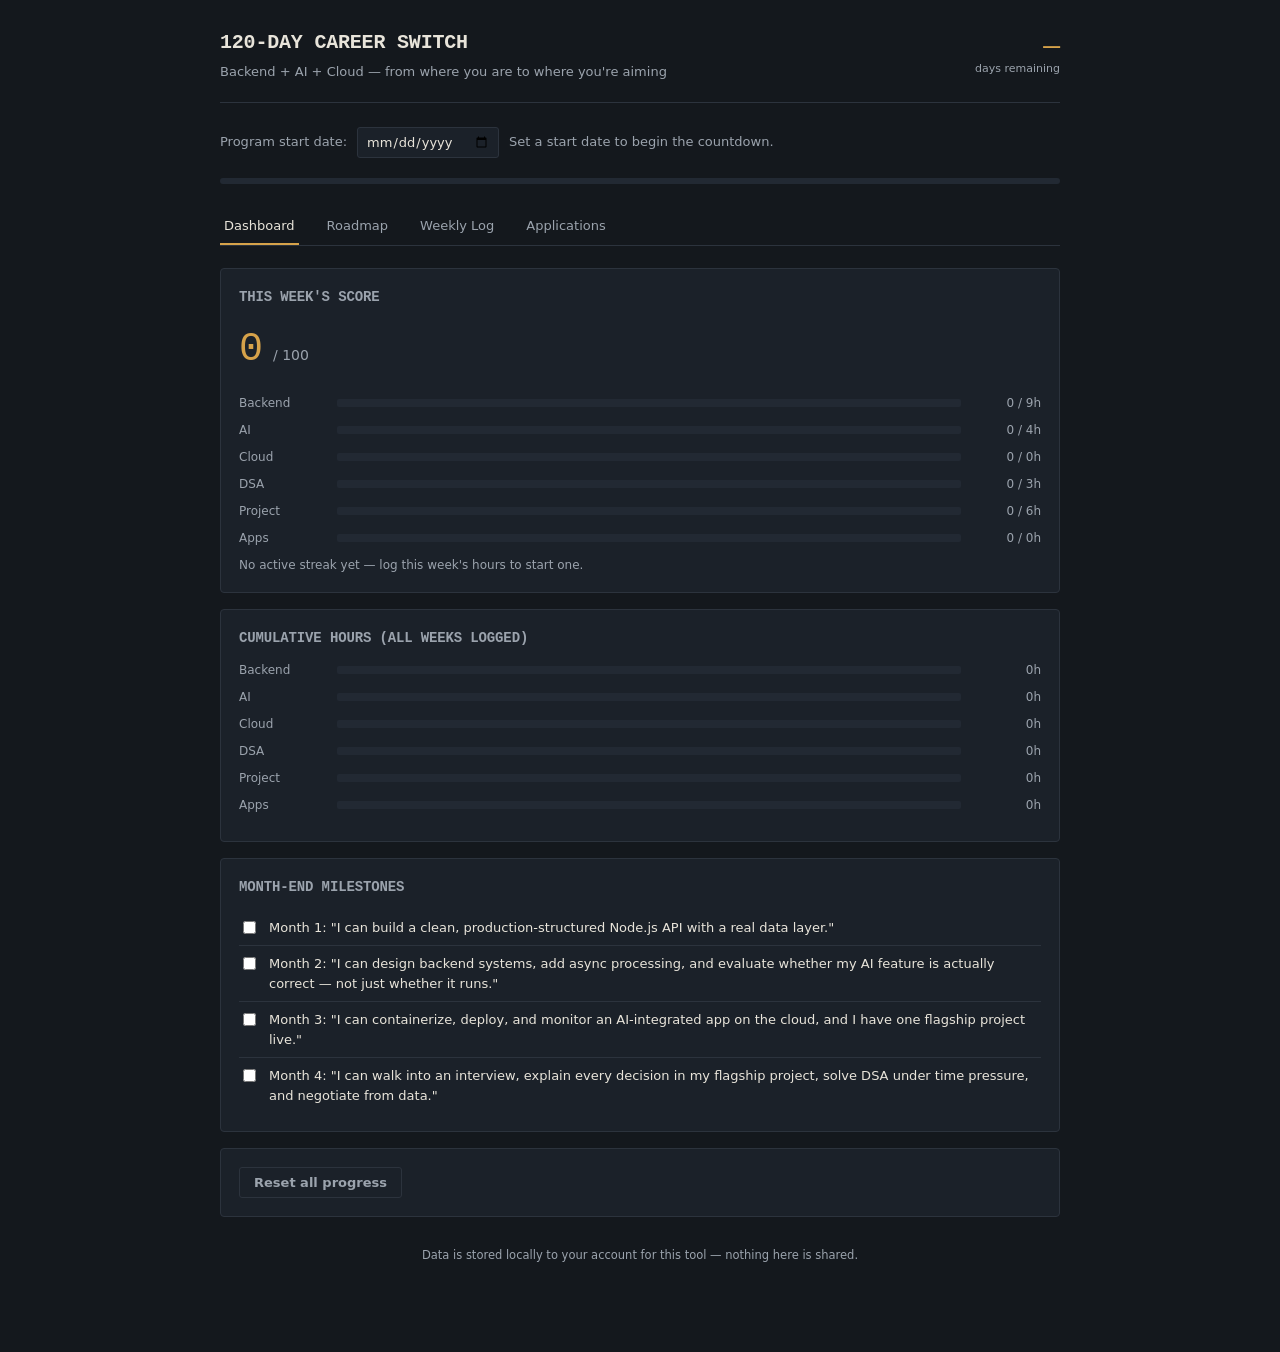
==== index.html @ 79e9c78f "split into dif pages" ====
<!DOCTYPE html>
<html lang="en">
<head>
<meta charset="utf-8">
<meta name="viewport" content="width=device-width, initial-scale=1">
<title>120-Day Career Switch</title>
<link rel="stylesheet" href="styles.css">
</head>
<body>
<div class="wrap">
  <div class="cmdbar">
    <div class="title">
      <h1>120-DAY CAREER SWITCH</h1>
      <p>Backend + AI + Cloud &mdash; from where you are to where you're aiming</p>
    </div>
    <div class="stat">
      <div class="num" id="days-left">&mdash;</div>
      <div class="label">days remaining</div>
    </div>
  </div>

  <div class="startdate-row">
    Program start date:
    <input type="date" id="start-date-input">
    <span id="week-indicator"></span>
  </div>
  <div class="progress-outer"><div class="progress-inner" id="overall-progress" style="width:0%"></div></div>

  <div class="tabs">
    <button class="tab-btn active" data-tab="dashboard">Dashboard</button>
    <button class="tab-btn" data-tab="roadmap">Roadmap</button>
    <button class="tab-btn" data-tab="log">Weekly Log</button>
    <button class="tab-btn" data-tab="apps">Applications</button>
  </div>

  <div class="tab-panel active" id="tab-dashboard">
    <div class="panel">
      <h3>THIS WEEK'S SCORE</h3>
      <div class="score-big"><span class="num" id="week-score">0</span><span class="of">/ 100</span></div>
      <div id="dash-bars"></div>
      <div class="streak" id="streak-line"></div>
    </div>
    <div class="panel">
      <h3>CUMULATIVE HOURS (ALL WEEKS LOGGED)</h3>
      <div id="cumulative-bars"></div>
    </div>
    <div class="panel">
      <h3>MONTH-END MILESTONES</h3>
      <div id="milestones"></div>
    </div>
    <div class="panel">
      <button class="btn secondary" id="reset-btn">Reset all progress</button>
    </div>
  </div>

  <div class="tab-panel" id="tab-roadmap">
    <div id="roadmap-root"></div>
  </div>

  <div class="tab-panel" id="tab-log">
    <div class="panel">
      <h3>LOG HOURS PER WEEK</h3>
      <div id="log-root"></div>
    </div>
  </div>

  <div class="tab-panel" id="tab-apps">
    <div class="panel">
      <h3>ADD APPLICATION</h3>
      <div class="app-form">
        <input type="text" id="app-company" placeholder="Company">
        <input type="text" id="app-role" placeholder="Role">
        <input type="date" id="app-date">
        <select id="app-status">
          <option>Applied</option>
          <option>Screening</option>
          <option>Interview</option>
          <option>Offer</option>
          <option>Rejected</option>
          <option>Ghosted</option>
        </select>
        <input type="date" id="app-followup" title="Follow-up date">
        <button class="btn" id="add-app-btn">Add</button>
      </div>
    </div>
    <div class="panel">
      <h3>TRACKER</h3>
      <div id="apps-root"></div>
    </div>
  </div>

  <div class="footer-note">Data is stored locally to your account for this tool &mdash; nothing here is shared.</div>
</div>
<div id="save-flag">Saved</div>

<script src="app.js"></script>
</body>
</html>
---- styles.css ----
:root{
    --ink:#14181D;
    --surface:#1B2129;
    --surface-2:#222933;
    --paper:#E8E4DA;
    --paper-dim:#9BA3AD;
    --accent:#D6A24A;
    --accent-dim:#8A6C33;
    --teal:#5B8A8E;
    --rust:#B85C4A;
    --line:#2C333D;
  }
  *{box-sizing:border-box;}
  body{
    margin:0;
    background:var(--ink);
    color:var(--paper);
    font-family:system-ui,-apple-system,"Segoe UI",sans-serif;
    line-height:1.5;
    padding:0 0 60px 0;
  }
  .mono{font-family:ui-monospace,"SF Mono","Cascadia Code","Consolas",monospace;}
  h1,h2,h3{font-family:ui-monospace,"SF Mono","Cascadia Code","Consolas",monospace; font-weight:600; letter-spacing:-0.01em; margin:0;}
  a{color:var(--accent);}

  .wrap{max-width:880px;margin:0 auto;padding:28px 20px;}

  /* header / command bar */
  .cmdbar{
    display:flex; flex-wrap:wrap; gap:18px; align-items:center; justify-content:space-between;
    border-bottom:1px solid var(--line); padding-bottom:20px; margin-bottom:24px;
  }
  .cmdbar .title h1{font-size:20px;}
  .cmdbar .title p{margin:4px 0 0; color:var(--paper-dim); font-size:13px;}
  .stat{text-align:right;}
  .stat .num{font-family:ui-monospace,monospace; font-size:28px; color:var(--accent); line-height:1;}
  .stat .label{font-size:11px; color:var(--paper-dim); text-transform:none;}

  .startdate-row{display:flex; gap:10px; align-items:center; font-size:13px; color:var(--paper-dim); margin-bottom:20px;}
  .startdate-row input{
    background:var(--surface); border:1px solid var(--line); color:var(--paper);
    padding:6px 8px; border-radius:3px; font-family:inherit; font-size:13px;
  }

  /* progress bar */
  .progress-outer{height:6px; background:var(--surface-2); border-radius:3px; overflow:hidden; margin:10px 0 24px;}
  .progress-inner{height:100%; background:var(--accent);}

  /* tabs */
  .tabs{display:flex; gap:2px; margin-bottom:22px; border-bottom:1px solid var(--line);}
  .tab-btn{
    background:none; border:none; color:var(--paper-dim); font-family:inherit; font-size:13px;
    padding:10px 4px; margin-right:22px; cursor:pointer; border-bottom:2px solid transparent;
  }
  .tab-btn.active{color:var(--paper); border-bottom-color:var(--accent);}
  .tab-panel{display:none;}
  .tab-panel.active{display:block;}

  /* generic panel/card */
  .panel{background:var(--surface); border:1px solid var(--line); border-radius:4px; padding:18px; margin-bottom:16px;}
  .panel h3{font-size:14px; color:var(--paper-dim); margin-bottom:12px;}

  /* dashboard bars */
  .bar-row{display:flex; align-items:center; gap:10px; margin-bottom:9px; font-size:12px;}
  .bar-row .cat{width:88px; color:var(--paper-dim); flex-shrink:0;}
  .bar-track{flex:1; height:8px; background:var(--surface-2); border-radius:2px; overflow:hidden;}
  .bar-fill{height:100%; background:var(--teal);}
  .bar-fill.over{background:var(--accent);}
  .bar-val{width:70px; text-align:right; color:var(--paper-dim); flex-shrink:0;}

  .score-big{display:flex; align-items:baseline; gap:10px; margin-bottom:14px;}
  .score-big .num{font-size:40px; color:var(--accent); font-family:ui-monospace,monospace;}
  .score-big .of{color:var(--paper-dim); font-size:14px;}
  .streak{font-size:12px; color:var(--paper-dim); margin-top:8px;}
  .streak b{color:var(--accent);}

  .milestone-row{display:flex; gap:10px; align-items:flex-start; padding:8px 0; border-bottom:1px solid var(--line); font-size:13px;}
  .milestone-row:last-child{border-bottom:none;}
  .milestone-row input{margin-top:3px;}
  .milestone-row.done span{color:var(--paper-dim); text-decoration:line-through;}

  /* roadmap */
  details.month{border:1px solid var(--line); border-radius:4px; margin-bottom:12px; background:var(--surface);}
  details.month>summary{
    list-style:none; cursor:pointer; padding:14px 16px; font-size:14px; display:flex; justify-content:space-between;
  }
  details.month>summary::-webkit-details-marker{display:none;}
  details.month>summary .m-title{font-family:ui-monospace,monospace; color:var(--paper);}
  details.month>summary .m-sub{color:var(--paper-dim); font-size:12px;}
  .month-body{padding:0 16px 16px;}

  .week-card{border-left:2px solid var(--accent-dim); padding:12px 0 12px 14px; margin-bottom:4px;}
  .week-card .wk-head{display:flex; align-items:baseline; gap:10px; margin-bottom:4px;}
  .week-card .wk-num{color:var(--accent); font-family:ui-monospace,monospace; font-size:12px;}
  .week-card .wk-title{font-size:14px; font-weight:600;}
  .week-card .wk-obj{color:var(--paper-dim); font-size:12.5px; margin-bottom:8px;}
  .task-row{display:flex; gap:8px; align-items:flex-start; font-size:12.5px; margin-bottom:5px;}
  .task-row input{margin-top:2px;}
  .task-row.done label{color:var(--paper-dim); text-decoration:line-through;}
  .deliverable{font-size:12px; color:var(--teal); margin-top:6px;}
  .target-hours{font-size:11px; color:var(--paper-dim); margin-top:6px;}

  /* weekly log */
  .log-week{border-bottom:1px solid var(--line); padding:12px 0; display:flex; flex-wrap:wrap; align-items:center; gap:10px;}
  .log-week:last-child{border-bottom:none;}
  .log-week .lw-label{width:130px; flex-shrink:0; font-size:12.5px;}
  .log-week .lw-label b{color:var(--accent); font-family:ui-monospace,monospace; font-size:11px; display:block;}
  .log-inputs{display:flex; flex-wrap:wrap; gap:8px; flex:1;}
  .log-field{display:flex; flex-direction:column; gap:2px;}
  .log-field label{font-size:10px; color:var(--paper-dim);}
  .log-field input{
    width:52px; background:var(--surface-2); border:1px solid var(--line); color:var(--paper);
    padding:5px 6px; border-radius:3px; font-family:inherit; font-size:12px;
  }
  .log-score{width:60px; text-align:right; font-family:ui-monospace,monospace; color:var(--accent); font-size:15px;}

  /* applications */
  .app-form{display:flex; flex-wrap:wrap; gap:8px; margin-bottom:16px;}
  .app-form input, .app-form select{
    background:var(--surface-2); border:1px solid var(--line); color:var(--paper);
    padding:7px 9px; border-radius:3px; font-family:inherit; font-size:13px;
  }
  .app-form input[type=text]{flex:1; min-width:120px;}
  .app-form button, .btn{
    background:var(--accent); color:var(--ink); border:none; padding:7px 14px; border-radius:3px;
    font-family:inherit; font-size:13px; font-weight:600; cursor:pointer;
  }
  .btn.secondary{background:none; border:1px solid var(--line); color:var(--paper-dim);}

  table{width:100%; border-collapse:collapse; font-size:12.5px;}
  th{text-align:left; color:var(--paper-dim); font-weight:500; font-size:11px; padding:6px 8px; border-bottom:1px solid var(--line);}
  td{padding:7px 8px; border-bottom:1px solid var(--line); vertical-align:middle;}
  select.status{
    background:var(--surface-2); border:1px solid var(--line); color:var(--paper); border-radius:3px; font-size:12px; padding:3px 5px;
  }
  .del{background:none; border:none; color:var(--rust); cursor:pointer; font-size:12px;}
  .empty{color:var(--paper-dim); font-size:13px; padding:14px 0;}

  .footer-note{color:var(--paper-dim); font-size:11.5px; text-align:center; margin-top:30px;}
  #save-flag{position:fixed; bottom:16px; right:16px; background:var(--surface); border:1px solid var(--line); color:var(--paper-dim); font-size:11px; padding:6px 10px; border-radius:3px; opacity:0; transition:opacity .3s;}
  #save-flag.show{opacity:1;}
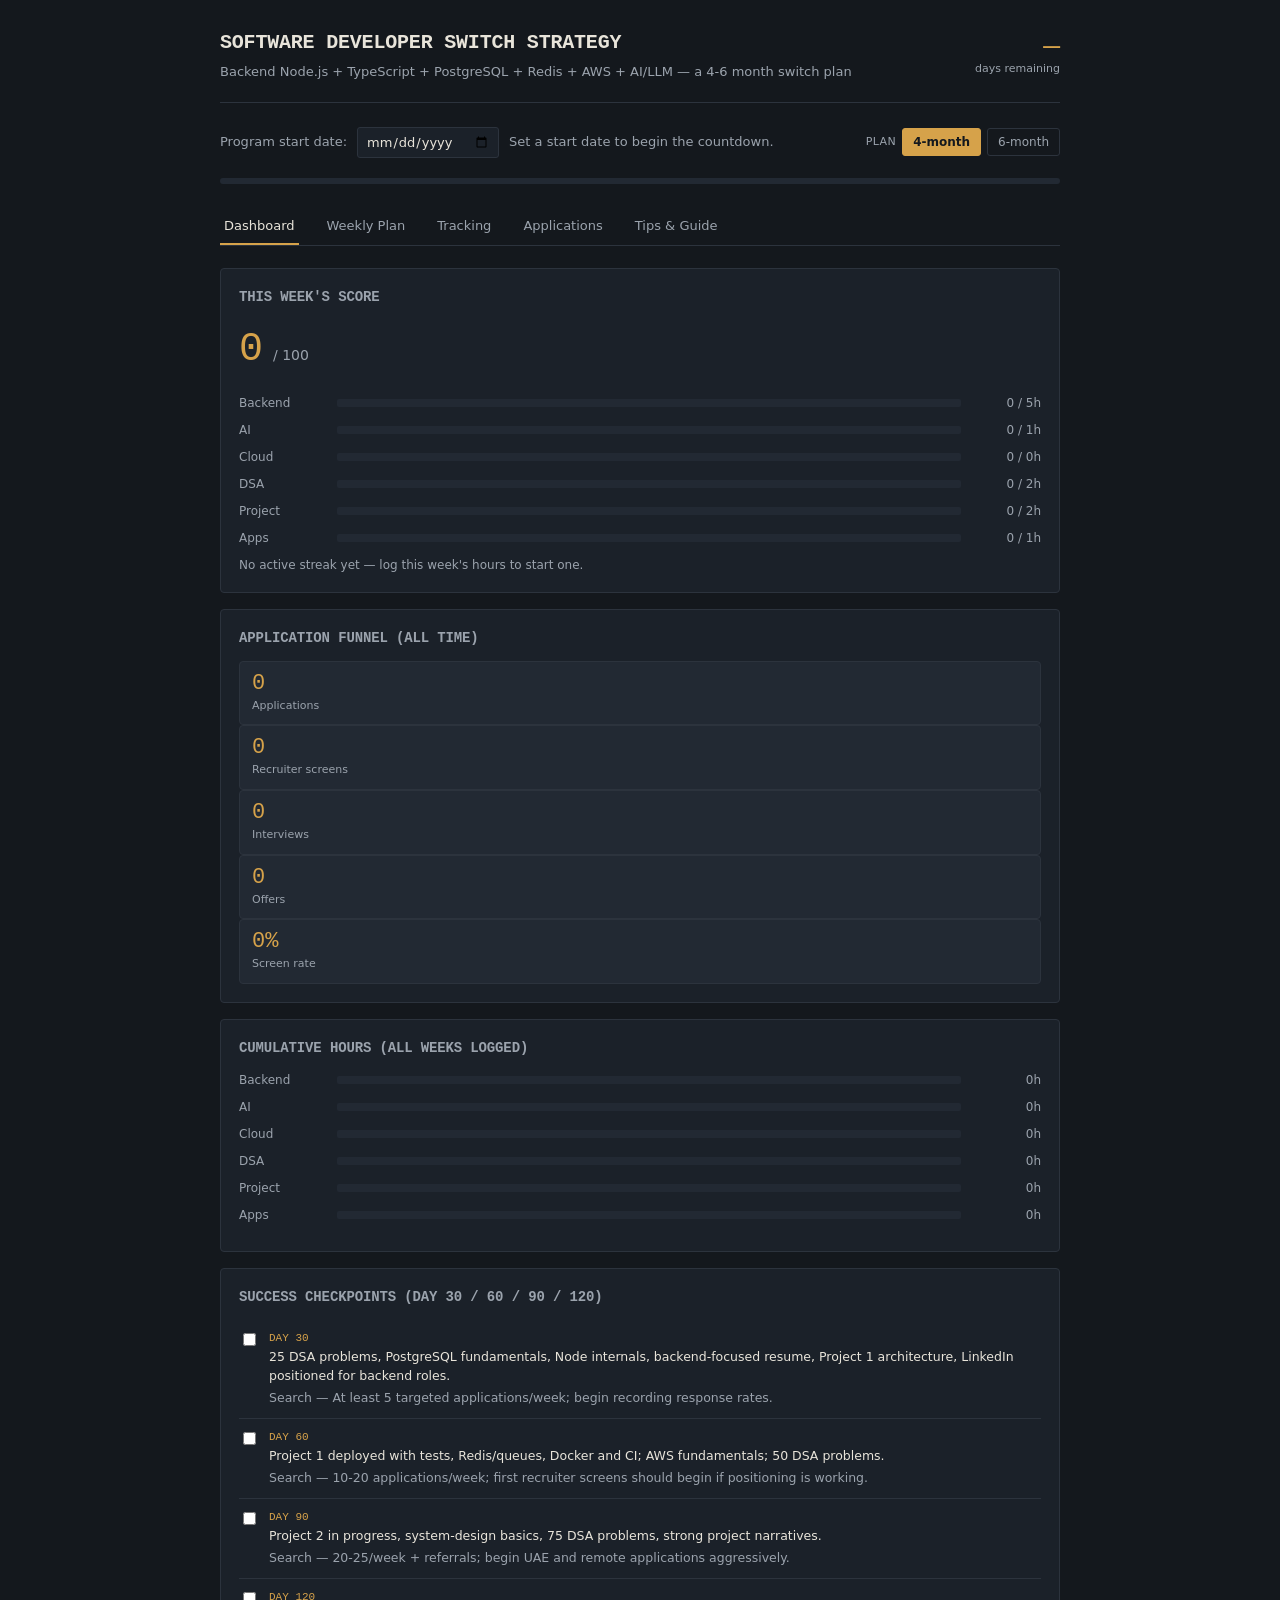
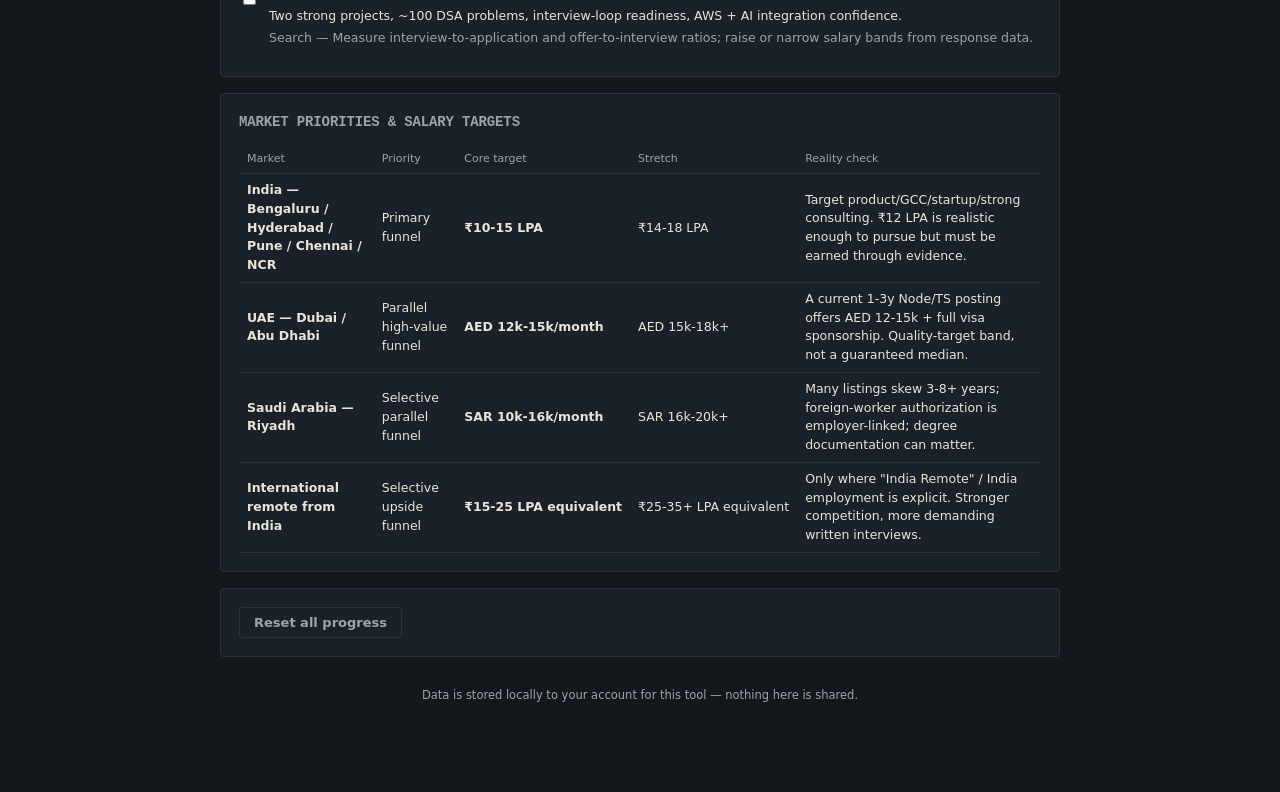
==== commit a7ff6a35: "added application table" ====
--- a/index.html
+++ b/index.html
@@ -3,15 +3,15 @@
 <head>
 <meta charset="utf-8">
 <meta name="viewport" content="width=device-width, initial-scale=1">
-<title>120-Day Career Switch</title>
+<title>Software Developer Switch Strategy</title>
 <link rel="stylesheet" href="styles.css">
 </head>
 <body>
 <div class="wrap">
   <div class="cmdbar">
     <div class="title">
-      <h1>120-DAY CAREER SWITCH</h1>
-      <p>Backend + AI + Cloud &mdash; from where you are to where you're aiming</p>
+      <h1>SOFTWARE DEVELOPER SWITCH STRATEGY</h1>
+      <p>Backend Node.js + TypeScript + PostgreSQL + Redis + AWS + AI/LLM &mdash; a 4-6 month switch plan</p>
     </div>
     <div class="stat">
       <div class="num" id="days-left">&mdash;</div>
@@ -23,14 +23,20 @@
     Program start date:
     <input type="date" id="start-date-input">
     <span id="week-indicator"></span>
+    <div class="plan-toggle">
+      <span class="pt-label">Plan</span>
+      <button class="plan-btn active" data-plan="4">4-month</button>
+      <button class="plan-btn" data-plan="6">6-month</button>
+    </div>
   </div>
   <div class="progress-outer"><div class="progress-inner" id="overall-progress" style="width:0%"></div></div>
 
   <div class="tabs">
     <button class="tab-btn active" data-tab="dashboard">Dashboard</button>
-    <button class="tab-btn" data-tab="roadmap">Roadmap</button>
-    <button class="tab-btn" data-tab="log">Weekly Log</button>
+    <button class="tab-btn" data-tab="plan">Weekly Plan</button>
+    <button class="tab-btn" data-tab="track">Tracking</button>
     <button class="tab-btn" data-tab="apps">Applications</button>
+    <button class="tab-btn" data-tab="guide">Tips &amp; Guide</button>
   </div>
 
   <div class="tab-panel active" id="tab-dashboard">
@@ -41,26 +47,34 @@
       <div class="streak" id="streak-line"></div>
     </div>
     <div class="panel">
+      <h3>APPLICATION FUNNEL (ALL TIME)</h3>
+      <div id="funnel"></div>
+    </div>
+    <div class="panel">
       <h3>CUMULATIVE HOURS (ALL WEEKS LOGGED)</h3>
       <div id="cumulative-bars"></div>
     </div>
     <div class="panel">
-      <h3>MONTH-END MILESTONES</h3>
-      <div id="milestones"></div>
+      <h3>SUCCESS CHECKPOINTS (DAY 30 / 60 / 90 / 120)</h3>
+      <div id="checkpoints"></div>
+    </div>
+    <div class="panel">
+      <h3>MARKET PRIORITIES &amp; SALARY TARGETS</h3>
+      <div id="markets"></div>
     </div>
     <div class="panel">
       <button class="btn secondary" id="reset-btn">Reset all progress</button>
     </div>
   </div>
 
-  <div class="tab-panel" id="tab-roadmap">
-    <div id="roadmap-root"></div>
-  </div>
-
-  <div class="tab-panel" id="tab-log">
-    <div class="panel">
-      <h3>LOG HOURS PER WEEK</h3>
-      <div id="log-root"></div>
+  <div class="tab-panel" id="tab-plan">
+    <div id="plan-root"></div>
+  </div>
+
+  <div class="tab-panel" id="tab-track">
+    <div class="panel">
+      <h3>LOG HOURS PER WEEK + JOB-SEARCH QUOTAS</h3>
+      <div id="track-root"></div>
     </div>
   </div>
 
@@ -69,7 +83,10 @@
       <h3>ADD APPLICATION</h3>
       <div class="app-form">
         <input type="text" id="app-company" placeholder="Company">
-        <input type="text" id="app-role" placeholder="Role">
+        <input type="text" id="app-role" placeholder="Role / Title">
+        <input type="text" id="app-location" placeholder="Location">
+        <input type="text" id="app-source" placeholder="Source (Naukri / LinkedIn / Referral)">
+        <input type="text" id="app-stack" placeholder="Required stack">
         <input type="date" id="app-date">
         <select id="app-status">
           <option>Applied</option>
@@ -79,18 +96,186 @@
           <option>Rejected</option>
           <option>Ghosted</option>
         </select>
+        <input type="text" id="app-resume" placeholder="Resume version">
         <input type="date" id="app-followup" title="Follow-up date">
+        <input type="text" id="app-notes" placeholder="Notes / rejection reason">
         <button class="btn" id="add-app-btn">Add</button>
       </div>
     </div>
     <div class="panel">
       <h3>TRACKER</h3>
+      <div class="filter-bar">
+        <input type="text" id="app-search" placeholder="Search company, role, stack, notes...">
+        <select id="app-filter-status">
+          <option value="">All statuses</option>
+          <option>Applied</option>
+          <option>Screening</option>
+          <option>Interview</option>
+          <option>Offer</option>
+          <option>Rejected</option>
+          <option>Ghosted</option>
+        </select>
+        <select id="app-filter-location">
+          <option value="">All locations</option>
+        </select>
+        <input type="date" id="app-filter-from" title="Applied from" value="">
+        <span class="filter-sep">&rarr;</span>
+        <input type="date" id="app-filter-to" title="Applied to" value="">
+        <button class="btn secondary" id="app-filter-clear">Clear</button>
+      </div>
+      <div id="apps-count" class="apps-count"></div>
       <div id="apps-root"></div>
+    </div>
+  </div>
+
+  <div class="tab-panel" id="tab-guide">
+    <div class="guide panel">
+
+      <div class="callout">
+        <div class="ctitle">THE DECISION</div>
+        Do not learn a new stack and start over. Keep the production experience in JavaScript/TypeScript, turn it into a
+        credible backend-engineering identity, add PostgreSQL / Redis / cloud / testing, and use AI integration as the
+        differentiator. Run India as the main funnel while testing UAE, India-eligible remote, and selective Saudi roles.
+      </div>
+
+      <h4>Target positioning (what to present)</h4>
+      <table class="data-table">
+        <thead><tr><th>Layer</th><th>What to present</th><th>Depth required</th></tr></thead>
+        <tbody>
+          <tr><td><b>Primary identity</b></td><td>Backend Software Engineer &mdash; Node.js / TypeScript</td><td>Production-quality APIs, architecture, async Node, security, performance</td></tr>
+          <tr><td>Database</td><td>PostgreSQL + MongoDB</td><td>SQL, indexes, transactions, query plans, schema design; retain MongoDB competence</td></tr>
+          <tr><td>Caching / jobs</td><td>Redis + BullMQ (or equivalent)</td><td>Caching, rate limiting, queues, retries, idempotency</td></tr>
+          <tr><td>API architecture</td><td>REST first; GraphQL familiarity</td><td>Auth, validation, versioning, pagination, errors, observability</td></tr>
+          <tr><td>Cloud</td><td>AWS core</td><td>ECS/ECR or EC2, RDS, S3, CloudWatch, IAM, SQS; know what each is for</td></tr>
+          <tr><td>Delivery</td><td>Docker + GitHub Actions</td><td>Build/test/deploy pipeline; environment management; secrets</td></tr>
+          <tr><td>Quality</td><td>Jest + integration/e2e tests</td><td>Test API boundaries and critical business workflows</td></tr>
+          <tr><td>AI layer</td><td>OpenAI / Azure OpenAI / Bedrock + RAG basics</td><td>Embeddings, pgvector / vector DB, retrieval, tool calling, evals, cost/latency</td></tr>
+          <tr><td>Frontend</td><td>React / Next.js</td><td>Enough to own end-to-end features; not your headline specialization</td></tr>
+          <tr><td>Interview CS</td><td>DSA + backend/system design</td><td>~100 solid problems; API/data-model/caching/queues/scaling fundamentals</td></tr>
+        </tbody>
+      </table>
+
+      <h4>What to learn deeply</h4>
+      <ul>
+        <li><b>Advanced TypeScript</b> &mdash; generics, narrowing, utility types, error modeling, clean interfaces.</li>
+        <li><b>Node.js internals</b> &mdash; event loop, async patterns, streams, worker threads at a conceptual level, memory/performance troubleshooting.</li>
+        <li><b>PostgreSQL</b> &mdash; joins, indexes, transactions/isolation, normalization, query plans, pagination, locking, practical optimization.</li>
+        <li><b>Redis</b> &mdash; caching, TTL, distributed locks conceptually, rate limiting, queues/job state.</li>
+        <li><b>Backend architecture</b> &mdash; modular monolith first, service boundaries, retries, idempotency, eventual consistency, API security.</li>
+        <li><b>Docker + AWS</b> &mdash; containerize, deploy, logs/metrics, IAM basics, RDS/S3/SQS/ECS/ECR/CloudWatch.</li>
+        <li><b>Testing</b> &mdash; Jest unit/integration tests, API contract thinking, Playwright for one e2e path.</li>
+        <li><b>AI application engineering</b> &mdash; one reliable RAG system and one tool-using workflow; production concerns, not ML math.</li>
+        <li><b>DSA</b> &mdash; arrays/hash maps, strings, two pointers, sliding window, stacks/queues, trees, graph basics, binary search, heaps, recursion/backtracking, intervals, basic DP.</li>
+        <li><b>Communication</b> &mdash; concise project explanations and STAR answers.</li>
+      </ul>
+
+      <h4>What NOT to prioritize yet</h4>
+      <ul>
+        <li>Deep Kubernetes administration and platform engineering.</li>
+        <li>Java/Spring Boot or .NET/C# from zero as a primary stack.</li>
+        <li>Fine-tuning foundation models, advanced ML math, CUDA/GPU engineering.</li>
+        <li>Five AI frameworks at surface level &mdash; one production-quality AI integration is worth more.</li>
+        <li>Dozens of toy CRUD repositories.</li>
+      </ul>
+
+      <h4>Portfolio projects</h4>
+      <div class="proj">
+        <div class="ptitle">Project 1 &mdash; Multi-tenant production SaaS backend</div>
+        <p>A realistic B2B workflow platform: Node/TypeScript, NestJS or clean Express, PostgreSQL/Prisma, Redis, background jobs, S3, WebSockets, Docker, AWS, GitHub Actions. Multi-tenancy, RBAC, audit logs, rate limiting, idempotent webhook processing, file uploads, search/filtering, scheduled jobs, notifications, admin surface. API docs, integration tests, load/performance notes, an ADR.</p>
+        <p class="proof">Resume proof: "Designed and deployed a multi-tenant Node/TypeScript backend with PostgreSQL, Redis, background jobs, RBAC and automated deployment."</p>
+      </div>
+      <div class="proj">
+        <div class="ptitle">Project 2 &mdash; AI operations / knowledge assistant</div>
+        <p>Ingest documents, chunk and embed, store in pgvector, retrieve with filters, stream answers, attach citations, support tool/function calls, maintain tenant isolation, log latency/token usage, evaluate retrieval quality. TypeScript/Node for the service; Python optional, never required.</p>
+        <p class="proof">Resume proof: "Built a production-style RAG service with Node/TypeScript, vector search, retrieval evaluation, streaming responses, access control and cost/latency telemetry."</p>
+      </div>
+      <div class="proj">
+        <div class="ptitle">Project 3 &mdash; Harden your current CarCare project</div>
+        <p>Do not build another simple app. Improve API performance, add PostgreSQL as a reporting/analytical path, Redis caching, background jobs, tests, structured logging, CI/CD, Docker and an architecture document. Never expose proprietary work from your employer.</p>
+      </div>
+
+      <h4>Job-search execution system</h4>
+      <ul class="quotas">
+        <li><b>20-25 high-fit applications/week</b> once Month 2 begins &mdash; prioritize fit over volume.</li>
+        <li><b>5 referral conversations/week</b> &mdash; colleagues, alumni, engineers at target companies, community.</li>
+        <li><b>10 recruiter / hiring-manager messages/week</b> with a two-sentence pitch and one relevant proof project.</li>
+        <li>Track each application: title, company, location, source, required stack, date, resume version, response, interview stage, reason for rejection.</li>
+      </ul>
+      <p class="cap-sub">Primary titles: Backend Software Engineer, Backend Developer, Software Engineer &mdash; Backend, Node.js Backend Engineer, TypeScript Backend Engineer, Software Engineer &mdash; Full Stack (Node/React), Product Engineer. Secondary (only when backend/application-focused): AI Application Engineer, AI Software Engineer, GenAI Application Engineer.</p>
+      <p class="cap-sub">Search strings:</p>
+      <span class="search-str">("Node.js" OR NestJS OR Express) AND TypeScript AND (PostgreSQL OR SQL) AND (AWS OR cloud)</span>
+      <span class="search-str">("Node.js" OR TypeScript) AND (RAG OR LLM OR "AI integration") AND (backend OR API)</span>
+      <span class="search-str">("Software Engineer" OR "Backend Engineer") AND TypeScript AND AWS AND PostgreSQL</span>
+      <p class="cap-sub">Resume rules: lead with measurable production work &mdash; not a technology list. Keep BCA honest but small. Two variants: India product/GCC and Gulf/remote (the Gulf version makes relocation + sponsorship readiness explicit).</p>
+
+      <h4>Salary strategy</h4>
+      <table class="data-table">
+        <thead><tr><th>Market</th><th>Priority</th><th>Core target</th><th>Stretch</th><th>Reality check</th></tr></thead>
+        <tbody>
+          <tr><td>India &mdash; Bengaluru / Hyderabad / Pune / Chennai / NCR</td><td>Primary funnel</td><td>₹10-15 LPA</td><td>₹14-18 LPA</td><td>₹12 LPA is realistic but must be earned through evidence.</td></tr>
+          <tr><td>UAE &mdash; Dubai / Abu Dhabi</td><td>Parallel high-value funnel</td><td>AED 12k-15k/month</td><td>AED 15k-18k+</td><td>Quality-target band, not a guaranteed market median.</td></tr>
+          <tr><td>Saudi Arabia &mdash; Riyadh</td><td>Selective parallel funnel</td><td>SAR 10k-16k/month</td><td>SAR 16k-20k+</td><td>Listings skew 3-8+ years; authorization is employer-linked.</td></tr>
+          <tr><td>International remote from India</td><td>Selective upside funnel</td><td>₹15-25 LPA equivalent</td><td>₹25-35+ LPA equivalent</td><td>Only where "India Remote" / India employment is explicit.</td></tr>
+        </tbody>
+      </table>
+      <div class="callout">
+        <div class="ctitle">NEGOTIATION SCRIPT</div>
+        <p class="mono-b">"My current package is ₹3 LPA. For my next move I am targeting roles where I can contribute as a backend-focused software engineer in Node.js/TypeScript, with production API, database, cloud and AI-integration capability. Based on the scope of the role and current market, I am targeting roughly ₹12-15 LPA, with flexibility depending on responsibilities and the overall package."</p>
+        <p>Never justify a 300-400% hike. Justify through scope, skills, evidence and market level. Never fabricate current compensation, experience or production exposure.</p>
+      </div>
+
+      <h4>Sponsorship &amp; remote legality</h4>
+      <ul>
+        <li><b>UAE:</b> standard employment visa is employer-applied; employers must obtain the work permit. The virtual-work residence route is for working outside the country, not a substitute for in-country sponsorship.</li>
+        <li><b>Saudi:</b> non-Saudis need a work permit and employer employment; permanent/temporary work-visa processes exist via official platforms.</li>
+        <li><b>Remote from India:</b> direct employment through an Indian entity, an Employer of Record, or contractor engagement. Apply where "India Remote" is explicit &mdash; never on a generic "remote" label.</li>
+        <li><b>Education risk (ongoing BCA):</b> a screening risk at some companies, not proof you cannot reach ₹10-15 LPA. Compete on production experience, measurable work, portfolio depth and interview performance while continuing the degree.</li>
+      </ul>
+
+      <h4>What can prevent the target salary</h4>
+      <ul>
+        <li>Resume stays "MERN developer" with no measurable backend ownership.</li>
+        <li>Projects are CRUD clones with no performance / security / testing / cloud / architecture proof.</li>
+        <li>DSA is weak enough to fail coding rounds after recruiter screens.</li>
+        <li>You cannot explain current production work deeply &mdash; trade-offs, bugs, architecture, DB choices, performance fixes.</li>
+        <li>You apply indiscriminately and accumulate ATS rejections instead of testing a targeted thesis.</li>
+        <li>You claim AI/cloud expertise without building and debugging a working system.</li>
+        <li>Communication is unclear, especially project explanations and behavioral answers.</li>
+        <li>The ₹3 LPA anchors your negotiation instead of the role's scope and market band.</li>
+      </ul>
+
+      <h4>Key sources</h4>
+      <ul class="src-list">
+        <li><a href="https://in.linkedin.com/jobs/node-js-software-engineer-jobs-bengaluru">[1]</a> LinkedIn &mdash; Node.js Software Engineer jobs, Bengaluru</li>
+        <li><a href="https://in.linkedin.com/jobs/backend-software-engineer-node-js-jobs-bengaluru-ka?f_AL=true&amp;pageNum=0&amp;position=1">[2]</a> LinkedIn &mdash; Backend Software Engineer Node.js, Bengaluru</li>
+        <li><a href="https://in.linkedin.com/jobs/view/backend-engineer-node-js-typescript-graphql-at-tata-consultancy-services-4460985829">[3]</a> TCS Backend Engineer (Node.js, TypeScript, GraphQL)</li>
+        <li><a href="https://jobs.weekday.works/weekday-ai-full-stack-developer-%28react%2Fangular%20%2B%20node.js%2Ftypescript%29">[4]</a> Weekday &mdash; Full Stack Developer (React/Angular + Node/TS), Bengaluru</li>
+        <li><a href="https://ae.linkedin.com/jobs/view/junior-software-engineer-at-searchability%C2%AE-4366722815">[9]</a> Junior Software Engineer, Dubai &mdash; AED 12k-15k, visa sponsorship</li>
+        <li><a href="https://job-boards.greenhouse.io/learneo/jobs/7583620">[11]</a> Learneo SDE I (Full Stack), India Remote</li>
+        <li><a href="https://www.business-standard.com/industry/news/india-it-services-hiring-demand-september-xpheno-ai-jobs-126090100375_1.html">[13]</a> Business Standard &mdash; IT-services hiring demand at 18-month high, Sept 2026</li>
+        <li><a href="https://www.reuters.com/world/india/wipros-ai-push-frees-capacity-equivalent-20000-workers-cto-says-2026-09-10/">[16]</a> Reuters &mdash; Wipro AI frees capacity equivalent to ~20,000 workers</li>
+        <li><a href="https://www.glassdoor.co.in/Salaries/bengaluru-software-engineer-salary-SRCH_IL.0%2C9_IC2940587_KO10%2C27.htm">[30]</a> Glassdoor &mdash; Software Engineer salaries, Bengaluru 2026</li>
+        <li><a href="https://cutshort.io/salary/nodejs-developer/bangalore">[31]</a> Cutshort &mdash; Node.js Developer Salary, Bangalore, 2 years</li>
+        <li><a href="https://u.ae/en/information-and-services/visa-and-emirates-id/residence-visas/residence-visa-for-working-in-the-uae">[32]</a> Official UAE Government &mdash; Residence visa for working in UAE</li>
+        <li><a href="https://my.gov.sa/en/services/2691970">[34]</a> Official Saudi Government &mdash; Permanent work visa</li>
+      </ul>
     </div>
   </div>
 
   <div class="footer-note">Data is stored locally to your account for this tool &mdash; nothing here is shared.</div>
 </div>
+
+<div class="modal-overlay" id="delete-modal" hidden>
+  <div class="modal">
+    <h3>Remove application?</h3>
+    <p id="modal-app-info"></p>
+    <div class="modal-actions">
+      <button class="btn secondary" id="modal-cancel">Cancel</button>
+      <button class="btn danger" id="modal-confirm">Remove</button>
+    </div>
+  </div>
+</div>
+
 <div id="save-flag">Saved</div>
 
 <script src="app.js"></script>
--- a/styles.css
+++ b/styles.css
@@ -136,6 +136,103 @@
   .del{background:none; border:none; color:var(--rust); cursor:pointer; font-size:12px;}
   .empty{color:var(--paper-dim); font-size:13px; padding:14px 0;}
 
+  /* applications filter bar */
+  .filter-bar{display:flex; flex-wrap:wrap; gap:8px; margin-bottom:10px;}
+  .filter-bar input, .filter-bar select{
+    background:var(--surface-2); border:1px solid var(--line); color:var(--paper);
+    padding:7px 9px; border-radius:3px; font-family:inherit; font-size:13px;
+  }
+  .filter-bar input[type=text]{flex:1; min-width:160px;}
+  .filter-sep{color:var(--paper-dim); font-size:14px; align-self:center;}
+  .apps-count{font-size:11px; color:var(--paper-dim); margin-bottom:8px;}
+
+  /* status row colours */
+  tr.st-applied{background:rgba(91,138,142,.14); box-shadow:inset 3px 0 0 var(--teal);}
+  tr.st-screening{background:rgba(214,162,74,.13); box-shadow:inset 3px 0 0 var(--accent);}
+  tr.st-interview{background:rgba(110,150,222,.14); box-shadow:inset 3px 0 0 #6E96DE;}
+  tr.st-offer{background:rgba(96,177,120,.16); box-shadow:inset 3px 0 0 #60B178;}
+  tr.st-rejected{background:rgba(184,92,74,.15); box-shadow:inset 3px 0 0 var(--rust);}
+  tr.st-ghosted{background:rgba(155,163,173,.10); box-shadow:inset 3px 0 0 var(--paper-dim);}
+
+  /* delete confirmation modal */
+  .modal-overlay{position:fixed; inset:0; background:rgba(5,8,10,.65); display:flex; align-items:center; justify-content:center; z-index:50; padding:16px;}
+  .modal-overlay[hidden]{display:none;}
+  .modal{
+    background:var(--surface); border:1px solid var(--line); border-radius:5px; padding:20px;
+    width:min(420px,90vw); box-shadow:0 12px 40px rgba(0,0,0,.5);
+  }
+  .modal h3{font-size:15px; color:var(--paper); margin-bottom:8px;}
+  .modal p{font-size:13px; color:var(--paper-dim); margin:0 0 16px;}
+  .modal-actions{display:flex; justify-content:flex-end; gap:8px;}
+  .btn.danger{background:var(--rust); color:var(--paper);}
+  .btn.danger:hover{filter:brightness(1.12);}
+
   .footer-note{color:var(--paper-dim); font-size:11.5px; text-align:center; margin-top:30px;}
   #save-flag{position:fixed; bottom:16px; right:16px; background:var(--surface); border:1px solid var(--line); color:var(--paper-dim); font-size:11px; padding:6px 10px; border-radius:3px; opacity:0; transition:opacity .3s;}
   #save-flag.show{opacity:1;}
+
+  /* plan toggle */
+  .plan-toggle{display:flex; align-items:center; gap:6px; margin-left:auto;}
+  .pt-label{font-size:11px; color:var(--paper-dim); text-transform:uppercase; letter-spacing:.04em;}
+  .plan-btn{
+    background:none; border:1px solid var(--line); color:var(--paper-dim); font:inherit; font-size:12px;
+    padding:4px 10px; border-radius:3px; cursor:pointer;
+  }
+  .plan-btn.active{background:var(--accent); color:var(--ink); border-color:var(--accent); font-weight:600;}
+  .startdate-row{flex-wrap:wrap;}
+
+  /* funnel stats */
+  .funnel{display:flex; flex-wrap:wrap; gap:10px;}
+  .fstat{flex:1; min-width:110px; background:var(--surface-2); border:1px solid var(--line); border-radius:4px; padding:10px 12px;}
+  .fstat .n{font-family:ui-monospace,monospace; font-size:22px; color:var(--accent); line-height:1.1;}
+  .fstat .l{font-size:11px; color:var(--paper-dim); margin-top:2px;}
+
+  /* success checkpoints */
+  .checkpoint-row{display:flex; gap:10px; align-items:flex-start; padding:10px 0; border-bottom:1px solid var(--line); font-size:12.5px;}
+  .checkpoint-row:last-child{border-bottom:none;}
+  .checkpoint-row input{margin-top:3px;}
+  .checkpoint-row.done .cp-cap{color:var(--paper-dim); text-decoration:line-through;}
+  .cp-day{font-family:ui-monospace,monospace; color:var(--accent); font-size:11px; margin-bottom:2px;}
+  .cp-cap{display:block;}
+  .cp-srch{display:block; color:var(--paper-dim); margin-top:3px;}
+
+  /* data / guide tables */
+  .data-table{width:100%; border-collapse:collapse; font-size:12px;}
+  .data-table th{text-align:left; color:var(--paper-dim); font-weight:500; font-size:11px; padding:6px 8px; border-bottom:1px solid var(--line);}
+  .data-table td{padding:7px 8px; border-bottom:1px solid var(--line); vertical-align:top;}
+
+  /* weekly log quota line */
+  .log-quota{display:flex; flex-wrap:wrap; gap:8px; width:100%; font-size:11px; color:var(--paper-dim); margin-top:8px; padding-top:8px; border-top:1px dashed var(--line);}
+  .log-quota .lq-title{color:var(--accent); font-family:ui-monospace,monospace; font-size:10px; letter-spacing:.04em; text-transform:uppercase; width:100%;}
+  .log-quota b{color:var(--teal); font-family:ui-monospace,monospace;}
+
+  /* weekly plan quota + subtitle */
+  .quota-line{color:var(--teal);}
+
+  /* applications table helpers */
+  .sub{color:var(--paper-dim); font-size:11px;}
+  .mono-cell{font-family:ui-monospace,monospace; font-size:11px; color:var(--paper-dim); font-style:oblique;}
+  table thead th{white-space:nowrap;}
+
+  /* tips & guide */
+  .guide{padding:22px;}
+  .guide h4{
+    font-size:13px; color:var(--paper); margin:22px 0 10px; padding-bottom:6px;
+    border-bottom:1px solid var(--line); letter-spacing:.02em;
+  }
+  .guide h4:first-child{margin-top:0;}
+  .guide ul{margin:6px 0 10px; padding-left:20px; font-size:13px;}
+  .guide ul li{margin-bottom:5px;}
+  .proj{border-left:2px solid var(--accent-dim); padding:8px 0 8px 12px; margin:10px 0;}
+  .proj .ptitle{font-weight:600; font-size:13px; color:var(--paper);}
+  .proj p{margin:4px 0; font-size:12.5px; color:var(--paper-dim);}
+  .proof{color:var(--teal); font-size:12px; font-style:italic;}
+  .mono-b{font-family:ui-monospace,"SF Mono","Cascadia Code","Consolas",monospace; font-size:12.5px;}
+  .search-str{font-family:ui-monospace,monospace; font-size:12px; color:var(--teal); display:block; margin:3px 0;}
+  .cap-sub{font-size:12.5px; color:var(--paper-dim); margin:8px 0 4px;}
+  .quotas li b{color:var(--accent);}
+  .callout{background:var(--surface-2); border:1px solid var(--line); border-left:3px solid var(--accent); padding:10px 12px; font-size:12.5px; margin:12px 0;}
+  .callout .ctitle{font-weight:600; color:var(--accent); font-size:11px; letter-spacing:.05em; margin-bottom:4px; font-family:ui-monospace,monospace; text-transform:uppercase;}
+  .callout p{margin:6px 0;}
+  .src-list{font-size:12px; color:var(--paper-dim);}
+  .src-list a{color:var(--accent);}
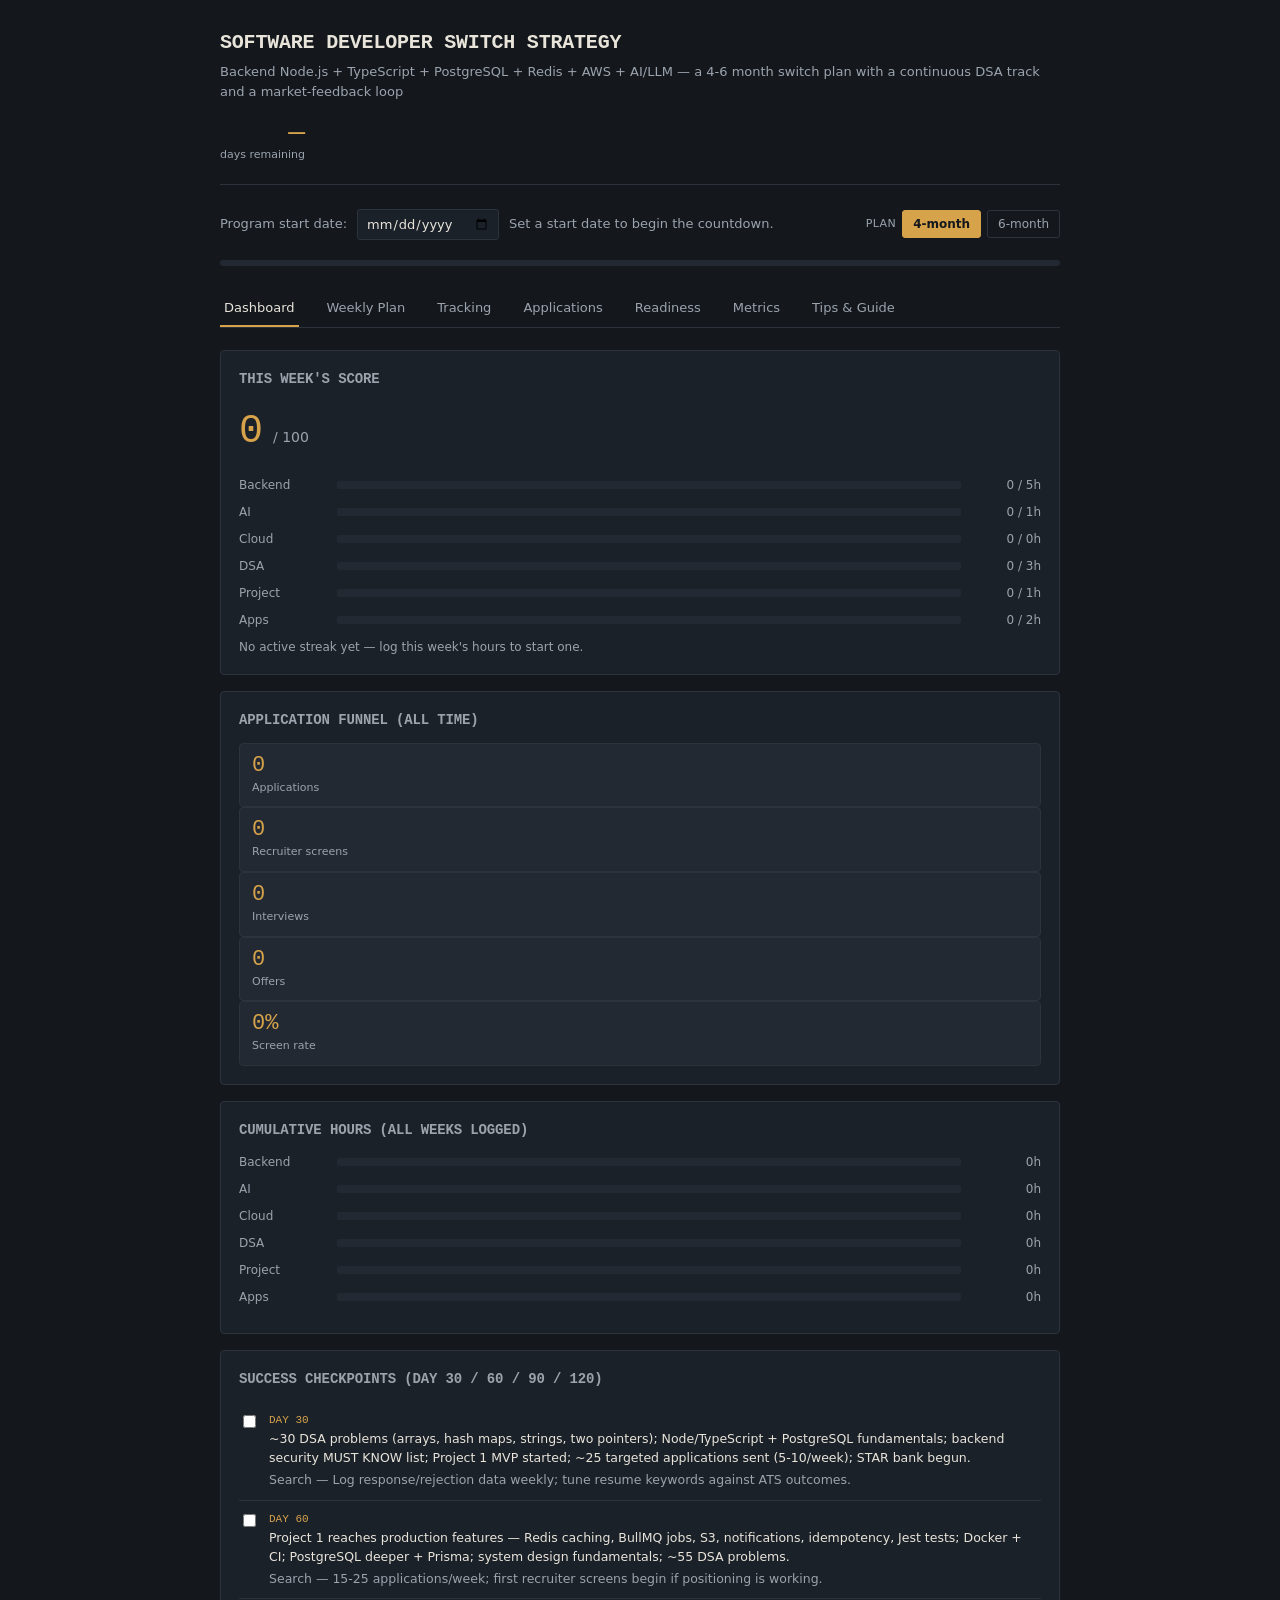
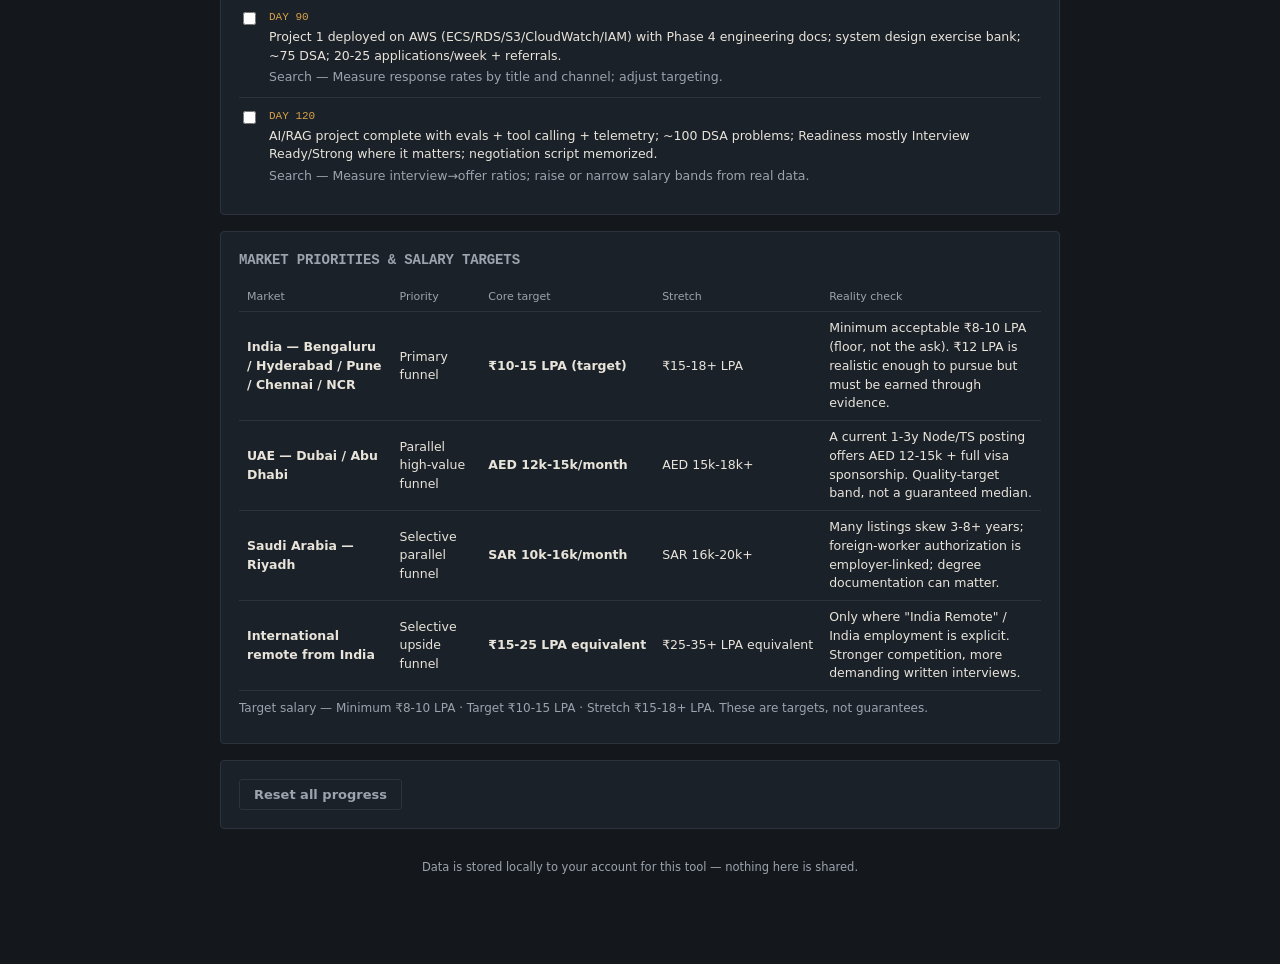
==== commit 9d7efb54: "added new version of tracker" ====
--- a/index.html
+++ b/index.html
@@ -11,7 +11,7 @@
   <div class="cmdbar">
     <div class="title">
       <h1>SOFTWARE DEVELOPER SWITCH STRATEGY</h1>
-      <p>Backend Node.js + TypeScript + PostgreSQL + Redis + AWS + AI/LLM &mdash; a 4-6 month switch plan</p>
+      <p>Backend Node.js + TypeScript + PostgreSQL + Redis + AWS + AI/LLM &mdash; a 4-6 month switch plan with a continuous DSA track and a market-feedback loop</p>
     </div>
     <div class="stat">
       <div class="num" id="days-left">&mdash;</div>
@@ -36,6 +36,8 @@
     <button class="tab-btn" data-tab="plan">Weekly Plan</button>
     <button class="tab-btn" data-tab="track">Tracking</button>
     <button class="tab-btn" data-tab="apps">Applications</button>
+    <button class="tab-btn" data-tab="readiness">Readiness</button>
+    <button class="tab-btn" data-tab="metrics">Metrics</button>
     <button class="tab-btn" data-tab="guide">Tips &amp; Guide</button>
   </div>
 
@@ -128,14 +130,51 @@
     </div>
   </div>
 
+  <div class="tab-panel" id="tab-readiness">
+    <div class="panel">
+      <h3>INTERVIEW READINESS SCORE</h3>
+      <div id="readiness-root"></div>
+    </div>
+    <div class="panel">
+      <h3>DSA LOG (TARGET ~100 PROBLEMS)</h3>
+      <div id="dsa-root"></div>
+    </div>
+    <div class="panel">
+      <h3>PRODUCTION STORY BANK (TARGET 10-15 STORIES)</h3>
+      <div id="story-root"></div>
+    </div>
+    <div class="panel">
+      <h3>MOCK INTERVIEW LOG</h3>
+      <div id="mock-root"></div>
+    </div>
+  </div>
+
+  <div class="tab-panel" id="tab-metrics">
+    <div class="panel">
+      <h3>CAREER CONVERSION METRICS (WEEKLY)</h3>
+      <div id="conv-root"></div>
+      <div class="conv-note">Log these numbers every week as part of the Weekly Job Market Analysis task. Track rejection reasons where possible (ATS / HR / technical / salary / other).</div>
+    </div>
+    <div class="panel">
+      <h3>FUNNEL RATIOS</h3>
+      <div id="rate-root"></div>
+    </div>
+    <div class="panel">
+      <h3>TARGET SALARY</h3>
+      <div id="salary-root"></div>
+    </div>
+    <div class="panel">
+      <h3>INTERPRETING YOUR FUNNEL</h3>
+      <div id="interpret-root"></div>
+    </div>
+  </div>
+
   <div class="tab-panel" id="tab-guide">
     <div class="guide panel">
 
       <div class="callout">
         <div class="ctitle">THE DECISION</div>
-        Do not learn a new stack and start over. Keep the production experience in JavaScript/TypeScript, turn it into a
-        credible backend-engineering identity, add PostgreSQL / Redis / cloud / testing, and use AI integration as the
-        differentiator. Run India as the main funnel while testing UAE, India-eligible remote, and selective Saudi roles.
+        Do not learn a new stack and start over. Keep the production experience in JavaScript/TypeScript, turn it into a credible backend-engineering identity, add PostgreSQL / Redis / cloud / testing, and use AI integration as the differentiator. Test the market from Week 1 (5-10 targeted applications/week) so your resume, targeting and preparation adapt to real feedback &mdash; not assumptions. Run India as the main funnel while testing UAE, India-eligible remote, and selective Saudi roles.
       </div>
 
       <h4>Target positioning (what to present)</h4>
@@ -143,65 +182,120 @@
         <thead><tr><th>Layer</th><th>What to present</th><th>Depth required</th></tr></thead>
         <tbody>
           <tr><td><b>Primary identity</b></td><td>Backend Software Engineer &mdash; Node.js / TypeScript</td><td>Production-quality APIs, architecture, async Node, security, performance</td></tr>
-          <tr><td>Database</td><td>PostgreSQL + MongoDB</td><td>SQL, indexes, transactions, query plans, schema design; retain MongoDB competence</td></tr>
-          <tr><td>Caching / jobs</td><td>Redis + BullMQ (or equivalent)</td><td>Caching, rate limiting, queues, retries, idempotency</td></tr>
-          <tr><td>API architecture</td><td>REST first; GraphQL familiarity</td><td>Auth, validation, versioning, pagination, errors, observability</td></tr>
-          <tr><td>Cloud</td><td>AWS core</td><td>ECS/ECR or EC2, RDS, S3, CloudWatch, IAM, SQS; know what each is for</td></tr>
+          <tr><td>Database</td><td>PostgreSQL (primary)</td><td>SQL, indexes, transactions, query plans, schema design; MongoDB kept as optional retained familiarity</td></tr>
+          <tr><td>Caching / jobs</td><td>Redis + BullMQ</td><td>Caching, TTL, cache invalidation, rate limiting, distributed-lock concept, session-store concept, queues, retries, idempotency</td></tr>
+          <tr><td>API architecture</td><td>REST first</td><td>Auth, validation, versioning, pagination, errors, observability</td></tr>
+          <tr><td>Cloud</td><td>AWS core (not DevOps)</td><td>ECS/ECR or EC2, RDS, S3, CloudWatch, IAM (MUST); SQS, Load Balancer, VPC basics, Auto Scaling (understand)</td></tr>
           <tr><td>Delivery</td><td>Docker + GitHub Actions</td><td>Build/test/deploy pipeline; environment management; secrets</td></tr>
           <tr><td>Quality</td><td>Jest + integration/e2e tests</td><td>Test API boundaries and critical business workflows</td></tr>
-          <tr><td>AI layer</td><td>OpenAI / Azure OpenAI / Bedrock + RAG basics</td><td>Embeddings, pgvector / vector DB, retrieval, tool calling, evals, cost/latency</td></tr>
+          <tr><td>AI layer</td><td>Backend Engineer + AI Integration (not AI/ML)</td><td>LLM APIs, prompt design, embeddings, vector search, pgvector, retrieval, citations, streaming, tool calling, token/cost/latency, basic RAG evaluation</td></tr>
           <tr><td>Frontend</td><td>React / Next.js</td><td>Enough to own end-to-end features; not your headline specialization</td></tr>
-          <tr><td>Interview CS</td><td>DSA + backend/system design</td><td>~100 solid problems; API/data-model/caching/queues/scaling fundamentals</td></tr>
+          <tr><td>Interview CS</td><td>Continuous DSA + backend/system design</td><td>~100 solid problems via a weekly DSA track; API/data-model/caching/queues/scaling fundamentals</td></tr>
         </tbody>
       </table>
 
-      <h4>What to learn deeply</h4>
+      <h4>What to learn deeply (in priority order)</h4>
       <ul>
-        <li><b>Advanced TypeScript</b> &mdash; generics, narrowing, utility types, error modeling, clean interfaces.</li>
-        <li><b>Node.js internals</b> &mdash; event loop, async patterns, streams, worker threads at a conceptual level, memory/performance troubleshooting.</li>
-        <li><b>PostgreSQL</b> &mdash; joins, indexes, transactions/isolation, normalization, query plans, pagination, locking, practical optimization.</li>
-        <li><b>Redis</b> &mdash; caching, TTL, distributed locks conceptually, rate limiting, queues/job state.</li>
-        <li><b>Backend architecture</b> &mdash; modular monolith first, service boundaries, retries, idempotency, eventual consistency, API security.</li>
+        <li><b>Continuous DSA track</b> &mdash; 8-10 work items weekly (new problems + revision), ~100 solid problems: arrays, hash maps, strings, two pointers, sliding window, stacks/queues, binary search, linked lists, trees, heaps, intervals, graph basics, recursion/backtracking, basic DP. Never postponed behind backend learning.</li>
+        <li><b>TypeScript + Node.js</b> &mdash; generics, narrowing, utility types, error modeling; event loop, async patterns, streams, memory/performance troubleshooting.</li>
+        <li><b>PostgreSQL</b> &mdash; joins, indexes, transactions/isolation, normalization, query plans, pagination, locking, practical optimization; Prisma.</li>
+        <li><b>Backend security (MUST KNOW)</b> &mdash; password hashing, JWT + refresh tokens, RBAC, input validation, rate limiting, secure headers, secrets management; then SQL/NoSQL injection, XSS, CSRF, CORS, OWASP API Security basics.</li>
+        <li><b>Redis</b> &mdash; caching, TTL, cache invalidation, rate limiting, distributed-lock concept, session-store concept, BullMQ/queues.</li>
+        <li><b>System design</b> &mdash; fundamentals, data, performance, distributed systems, infrastructure, observability + the exercise bank (URL shortener, notifications, chat, file upload, booking, payments/webhooks, CRM, job queue, AI/RAG).</li>
         <li><b>Docker + AWS</b> &mdash; containerize, deploy, logs/metrics, IAM basics, RDS/S3/SQS/ECS/ECR/CloudWatch.</li>
-        <li><b>Testing</b> &mdash; Jest unit/integration tests, API contract thinking, Playwright for one e2e path.</li>
+        <li><b>Testing</b> &mdash; Jest unit/integration/e2e; API contract thinking.</li>
         <li><b>AI application engineering</b> &mdash; one reliable RAG system and one tool-using workflow; production concerns, not ML math.</li>
-        <li><b>DSA</b> &mdash; arrays/hash maps, strings, two pointers, sliding window, stacks/queues, trees, graph basics, binary search, heaps, recursion/backtracking, intervals, basic DP.</li>
-        <li><b>Communication</b> &mdash; concise project explanations and STAR answers.</li>
-      </ul>
-
-      <h4>What NOT to prioritize yet</h4>
-      <ul>
-        <li>Deep Kubernetes administration and platform engineering.</li>
-        <li>Java/Spring Boot or .NET/C# from zero as a primary stack.</li>
-        <li>Fine-tuning foundation models, advanced ML math, CUDA/GPU engineering.</li>
-        <li>Five AI frameworks at surface level &mdash; one production-quality AI integration is worth more.</li>
-        <li>Dozens of toy CRUD repositories.</li>
-      </ul>
+        <li><b>Communication</b> &mdash; concise project explanations, STAR answers, salary negotiation.</li>
+      </ul>
+
+      <div class="callout">
+        <div class="ctitle">AVOID SCOPE CREEP (DO NOT LEARN NOW)</div>
+        Do NOT make these core objectives during the 6-month plan: Java/Spring, .NET, advanced Python, Machine Learning, Kubernetes, Terraform, advanced DevOps, Kafka, advanced cloud architecture. They only make sense after the career switch. Spend the saved time on DSA, system design, mock interviews and real funnel feedback.
+      </div>
 
       <h4>Portfolio projects</h4>
       <div class="proj">
-        <div class="ptitle">Project 1 &mdash; Multi-tenant production SaaS backend</div>
-        <p>A realistic B2B workflow platform: Node/TypeScript, NestJS or clean Express, PostgreSQL/Prisma, Redis, background jobs, S3, WebSockets, Docker, AWS, GitHub Actions. Multi-tenancy, RBAC, audit logs, rate limiting, idempotent webhook processing, file uploads, search/filtering, scheduled jobs, notifications, admin surface. API docs, integration tests, load/performance notes, an ADR.</p>
+        <div class="ptitle">Project 1 &mdash; Multi-tenant production SaaS backend (phased)</div>
+        <p><b>Phase 1 &mdash; MVP:</b> Node/TypeScript + NestJS + PostgreSQL/Prisma, REST APIs, authentication (JWT + refresh), RBAC, validation, error handling, basic Jest tests.</p>
+        <p><b>Phase 2 &mdash; Production features:</b> Redis caching, rate limiting, BullMQ background jobs, notifications, S3/file storage, idempotency, audit logs.</p>
+        <p><b>Phase 3 &mdash; Deployment:</b> Docker, AWS, ECR, ECS (or EC2), RDS, S3, IAM, CloudWatch, CI/CD.</p>
+        <p><b>Phase 4 &mdash; Engineering documentation:</b> architecture diagram, database ER diagram, API docs, architecture decisions (ADRs), performance + security notes, deployment README, trade-offs.</p>
+        <p>Complete each phase before the next; you do not need every advanced feature to call the project done.</p>
         <p class="proof">Resume proof: "Designed and deployed a multi-tenant Node/TypeScript backend with PostgreSQL, Redis, background jobs, RBAC and automated deployment."</p>
       </div>
       <div class="proj">
-        <div class="ptitle">Project 2 &mdash; AI operations / knowledge assistant</div>
-        <p>Ingest documents, chunk and embed, store in pgvector, retrieve with filters, stream answers, attach citations, support tool/function calls, maintain tenant isolation, log latency/token usage, evaluate retrieval quality. TypeScript/Node for the service; Python optional, never required.</p>
+        <div class="ptitle">Project 2 &mdash; AI backend integration (the differentiator)</div>
+        <p>Position it as <b>Backend Engineer + AI Integration</b>, never "AI/ML Engineer". Ingest documents, chunk and embed, store in pgvector, retrieve with filters, stream answers with citations, support tool/function calls, log token usage + latency, control cost, and evaluate retrieval quality. TypeScript/Node service; the backend engineering is the hard part.</p>
         <p class="proof">Resume proof: "Built a production-style RAG service with Node/TypeScript, vector search, retrieval evaluation, streaming responses, access control and cost/latency telemetry."</p>
       </div>
       <div class="proj">
-        <div class="ptitle">Project 3 &mdash; Harden your current CarCare project</div>
-        <p>Do not build another simple app. Improve API performance, add PostgreSQL as a reporting/analytical path, Redis caching, background jobs, tests, structured logging, CI/CD, Docker and an architecture document. Never expose proprietary work from your employer.</p>
-      </div>
+        <div class="ptitle">Project 3 &mdash; CarCare enhancements (OPTIONAL, after the primary project)</div>
+        <p>Do not build more toy CRUD apps. Use CarCare to show engineering maturity: add a PostgreSQL path where appropriate, Redis caching, background jobs, Docker, Jest tests, structured logging, CI/CD, better API architecture, performance optimization. Never expose proprietary work from your employer.</p>
+      </div>
+
+      <h4>Backend Security track</h4>
+      <table class="data-table">
+        <thead><tr><th>Priority</th><th>Topics</th></tr></thead>
+        <tbody>
+          <tr><td><b>MUST KNOW</b></td><td>Password hashing, JWT, refresh tokens, RBAC, input validation, rate limiting, secure headers, secrets management</td></tr>
+          <tr><td><b>OPTIONAL</b></td><td>SQL injection, NoSQL injection, XSS, CSRF, CORS, OWASP API Security basics</td></tr>
+        </tbody>
+      </table>
+      <p class="cap-sub">Security appears in the week plan as tasks; pass every MUST KNOW concept on the Readiness tab before Month 3.</p>
+
+      <h4>AWS scope (backend developer, not a DevOps specialist)</h4>
+      <table class="data-table">
+        <thead><tr><th>Priority</th><th>Topics</th></tr></thead>
+        <tbody>
+          <tr><td><b>MUST KNOW</b></td><td>EC2, S3, RDS, IAM, CloudWatch, ECR, ECS</td></tr>
+          <tr><td><b>SHOULD UNDERSTAND</b></td><td>SQS, Load Balancer, VPC basics, Auto Scaling</td></tr>
+        </tbody>
+      </table>
+      <p class="cap-sub">Goal: confidently explain and deploy a production backend on AWS &mdash; not become an AWS infrastructure specialist.</p>
+
+      <h4>Redis scope (practical backend use, not theory)</h4>
+      <p class="cap-sub">Focus on: caching, TTL, cache invalidation, rate limiting, distributed-lock concept, session-store concept, BullMQ/queues. Prove each with an implementation task in the project rather than excessive reading.</p>
+
+      <h4>System design track (starts Month 2)</h4>
+      <ul class="quotas">
+        <li><b>Fundamentals</b> &mdash; client/server, REST, HTTP, API design, authentication, authorization</li>
+        <li><b>Data</b> &mdash; SQL vs NoSQL, indexing, transactions, normalization, replication, partitioning basics</li>
+        <li><b>Performance</b> &mdash; caching, Redis, CDN, pagination, rate limiting</li>
+        <li><b>Distributed systems</b> &mdash; message queues, background jobs, event-driven architecture, idempotency, retries, failure handling</li>
+        <li><b>Infrastructure</b> &mdash; load balancing, horizontal scaling, Docker, AWS deployment</li>
+        <li><b>Observability</b> &mdash; logging, metrics, monitoring, error tracking</li>
+      </ul>
+      <p class="cap-sub">Exercise bank (10-minute or 45-minute designs): URL shortener, notification system, chat system, file upload service, booking system, payment/webhook system, CRM, job queue, AI/RAG application.</p>
+
+      <h4>Weekly operating rhythm (recurring, every week)</h4>
+      <ul class="quotas">
+        <li><b>DSA track</b> &mdash; 8-10 work items: learn &rarr; practice &rarr; revise &rarr; timed. ~100 solid problems total; never postponed.</li>
+        <li><b>Targeted applications</b> &mdash; Month 1: 5-10/week (test ATS, learn requirements, find gaps). Month 2+: 15-25/week. Later: 20-30/week if quality holds. Targeted beats mass.</li>
+        <li><b>Weekly Job Market Analysis</b> &mdash; log apps, recruiter replies, HR screens, tech/final interviews, offers, rejections (incl. ATS + reasons) in Metrics.</li>
+        <li><b>Weekly Mock Interview Day</b> &mdash; 30m DSA &middot; 30m Node/TS/backend &middot; 30m PostgreSQL/Redis/AWS &middot; 30m system design/project/behavioral. Track score, weak areas, topics to revise, confidence, missed questions.</li>
+        <li><b>STAR story</b> &mdash; draft/refine one production story toward the 10-15 story bank.</li>
+      </ul>
+      <div class="callout">
+        <div class="ctitle">INTERPRETING YOUR FUNNEL</div>
+        <p><b>High ATS rejection</b> &rarr; improve resume / keywords per target titles.</p>
+        <p><b>Recruiter response but technical rejection</b> &rarr; improve technical preparation (DSA + backend fundamentals).</p>
+        <p><b>Technical pass but HR rejection</b> &rarr; improve communication / behavioral answers.</p>
+        <p><b>Multiple technical interview failures</b> &rarr; identify repeated technical gaps from mock logs and fix them.</p>
+      </div>
+
+      <h4>Production Story Bank</h4>
+      <p class="cap-sub">Target 10-15 interview stories from real professional experience. Categories: difficult bug, production issue, performance optimization, API optimization, database problem, architecture decision, refactoring, feature ownership, client requirement, team disagreement, tight deadline, failure and lesson, collaboration, deployment issue, technical trade-off.</p>
+      <p class="cap-sub">Every story follows <b>Situation &rarr; Task &rarr; Action &rarr; Result</b> with a measurable result. Build one per week (recurring task on the Weekly Plan), then refine them through Months 5-6.</p>
 
       <h4>Job-search execution system</h4>
       <ul class="quotas">
-        <li><b>20-25 high-fit applications/week</b> once Month 2 begins &mdash; prioritize fit over volume.</li>
+        <li><b>Month 1:</b> 5-10 targeted applications/week — purpose is to test ATS performance, learn requirements, identify skill gaps and start the interview pipeline.</li>
+        <li><b>Month 2 onward:</b> 15-25 targeted applications/week; 20-30/week in later months if quality can be maintained.</li>
         <li><b>5 referral conversations/week</b> &mdash; colleagues, alumni, engineers at target companies, community.</li>
-        <li><b>10 recruiter / hiring-manager messages/week</b> with a two-sentence pitch and one relevant proof project.</li>
+        <li><b>10 recruiter / hiring-manager messages/week</b> (Month 5-6) with a two-sentence pitch and one relevant proof project.</li>
         <li>Track each application: title, company, location, source, required stack, date, resume version, response, interview stage, reason for rejection.</li>
       </ul>
-      <p class="cap-sub">Primary titles: Backend Software Engineer, Backend Developer, Software Engineer &mdash; Backend, Node.js Backend Engineer, TypeScript Backend Engineer, Software Engineer &mdash; Full Stack (Node/React), Product Engineer. Secondary (only when backend/application-focused): AI Application Engineer, AI Software Engineer, GenAI Application Engineer.</p>
+      <p class="cap-sub">Target titles: Backend Engineer, Backend Developer, Node.js Developer, TypeScript Backend Developer, Software Engineer, Full-Stack Developer with backend strength, AI-integrated Backend Engineer. Apply with a two-sentence pitch + one proof project.</p>
       <p class="cap-sub">Search strings:</p>
       <span class="search-str">("Node.js" OR NestJS OR Express) AND TypeScript AND (PostgreSQL OR SQL) AND (AWS OR cloud)</span>
       <span class="search-str">("Node.js" OR TypeScript) AND (RAG OR LLM OR "AI integration") AND (backend OR API)</span>
@@ -209,10 +303,16 @@
       <p class="cap-sub">Resume rules: lead with measurable production work &mdash; not a technology list. Keep BCA honest but small. Two variants: India product/GCC and Gulf/remote (the Gulf version makes relocation + sponsorship readiness explicit).</p>
 
       <h4>Salary strategy</h4>
+      <div class="callout">
+        <div class="ctitle">TARGET SALARY (YOUR OWN TARGETS, NOT GUARANTEES)</div>
+        <p><b>Minimum acceptable:</b> ₹8-10 LPA</p>
+        <p><b>Target:</b> ₹10-15 LPA</p>
+        <p><b>Stretch:</b> ₹15-18+ LPA</p>
+      </div>
       <table class="data-table">
         <thead><tr><th>Market</th><th>Priority</th><th>Core target</th><th>Stretch</th><th>Reality check</th></tr></thead>
         <tbody>
-          <tr><td>India &mdash; Bengaluru / Hyderabad / Pune / Chennai / NCR</td><td>Primary funnel</td><td>₹10-15 LPA</td><td>₹14-18 LPA</td><td>₹12 LPA is realistic but must be earned through evidence.</td></tr>
+          <tr><td>India &mdash; Bengaluru / Hyderabad / Pune / Chennai / NCR</td><td>Primary funnel</td><td>₹10-15 LPA</td><td>₹15-18+ LPA</td><td>Minimum acceptable ₹8-10 LPA (floor, not the ask). ₹12 LPA is realistic but must be earned through evidence.</td></tr>
           <tr><td>UAE &mdash; Dubai / Abu Dhabi</td><td>Parallel high-value funnel</td><td>AED 12k-15k/month</td><td>AED 15k-18k+</td><td>Quality-target band, not a guaranteed market median.</td></tr>
           <tr><td>Saudi Arabia &mdash; Riyadh</td><td>Selective parallel funnel</td><td>SAR 10k-16k/month</td><td>SAR 16k-20k+</td><td>Listings skew 3-8+ years; authorization is employer-linked.</td></tr>
           <tr><td>International remote from India</td><td>Selective upside funnel</td><td>₹15-25 LPA equivalent</td><td>₹25-35+ LPA equivalent</td><td>Only where "India Remote" / India employment is explicit.</td></tr>
@@ -229,16 +329,17 @@
         <li><b>UAE:</b> standard employment visa is employer-applied; employers must obtain the work permit. The virtual-work residence route is for working outside the country, not a substitute for in-country sponsorship.</li>
         <li><b>Saudi:</b> non-Saudis need a work permit and employer employment; permanent/temporary work-visa processes exist via official platforms.</li>
         <li><b>Remote from India:</b> direct employment through an Indian entity, an Employer of Record, or contractor engagement. Apply where "India Remote" is explicit &mdash; never on a generic "remote" label.</li>
-        <li><b>Education risk (ongoing BCA):</b> a screening risk at some companies, not proof you cannot reach ₹10-15 LPA. Compete on production experience, measurable work, portfolio depth and interview performance while continuing the degree.</li>
+        <li><b>Education risk (ongoing BCA):</b> a screening risk at some companies, not proof you cannot reach the target salary. Compete on production experience, measurable work, portfolio depth and interview performance while continuing the degree.</li>
       </ul>
 
       <h4>What can prevent the target salary</h4>
       <ul>
         <li>Resume stays "MERN developer" with no measurable backend ownership.</li>
         <li>Projects are CRUD clones with no performance / security / testing / cloud / architecture proof.</li>
-        <li>DSA is weak enough to fail coding rounds after recruiter screens.</li>
+        <li>DSA is weak enough to fail coding rounds after recruiter screens — solved by the continuous weekly DSA track.</li>
         <li>You cannot explain current production work deeply &mdash; trade-offs, bugs, architecture, DB choices, performance fixes.</li>
-        <li>You apply indiscriminately and accumulate ATS rejections instead of testing a targeted thesis.</li>
+        <li>You apply indiscriminately and accumulate ATS rejections instead of testing a targeted thesis early.</li>
+        <li>You stop logging funnel data, so you tune resume and preparation on guesses instead of evidence.</li>
         <li>You claim AI/cloud expertise without building and debugging a working system.</li>
         <li>Communication is unclear, especially project explanations and behavioral answers.</li>
         <li>The ₹3 LPA anchors your negotiation instead of the role's scope and market band.</li>
--- a/styles.css
+++ b/styles.css
@@ -236,3 +236,58 @@
   .callout p{margin:6px 0;}
   .src-list{font-size:12px; color:var(--paper-dim);}
   .src-list a{color:var(--accent);}
+
+  /* task priority badges */
+  .prio-legend{font-size:11px; color:var(--paper-dim); margin-bottom:14px;}
+  .prio{font-family:ui-monospace,"SF Mono","Cascadia Code","Consolas",monospace; font-size:9px; font-weight:700; letter-spacing:.06em; padding:1px 5px; border-radius:2px; margin-right:6px; vertical-align:1px; display:inline-block;}
+  .prio-m{background:var(--accent); color:var(--ink);}
+  .prio-s{background:var(--teal); color:var(--ink);}
+  .prio-o{background:var(--surface-2); color:var(--paper-dim); border:1px solid var(--line);}
+  .task-row label{color:var(--paper);}
+  .task-row.done label{color:var(--paper-dim); text-decoration:line-through;}
+
+  /* readiness */
+  .ready-select{
+    background:var(--surface-2); border:1px solid var(--line); color:var(--paper); border-radius:3px; font-size:12px; padding:3px 5px;
+  }
+  .score-note{font-size:12px; color:var(--paper-dim); margin:8px 0;}
+  .dsa-entry{display:flex; gap:8px; align-items:center; font-size:12.5px; color:var(--paper-dim); margin:10px 0;}
+  .dsa-entry input{
+    background:var(--surface-2); border:1px solid var(--line); color:var(--paper); padding:5px 8px; border-radius:3px; width:70px; font:inherit;
+  }
+
+  /* story bank */
+  .story-row{border-bottom:1px solid var(--line); padding:8px 0;}
+  .story-row:last-child{border-bottom:none;}
+  .story-head{display:flex; gap:8px; align-items:center; font-size:12.5px; margin-bottom:4px;}
+  .story-head input{margin:0;}
+  .story-head .story-cat{font-weight:600;}
+  .story-row.done .story-cat{color:var(--paper-dim);}
+  .story-row textarea{
+    width:100%; background:var(--surface-2); border:1px solid var(--line); color:var(--paper);
+    border-radius:3px; padding:6px 8px; font-family:inherit; font-size:12.5px; resize:vertical; margin-top:4px;
+  }
+
+  /* mock log */
+  .mock-form{display:flex; flex-wrap:wrap; gap:8px; align-items:flex-end; margin-bottom:12px;}
+  .mock-form .log-field{flex:1; min-width:110px;}
+  .mock-form .log-field input, .mock-form .log-field select{
+    background:var(--surface-2); border:1px solid var(--line); color:var(--paper); padding:5px 8px; border-radius:3px; font:inherit; font-size:12.5px; width:100%;
+  }
+  .mock-form .log-field input[type=date]{width:auto;}
+  .mock-form .log-field input[type=number]{width:70px;}
+  .mock-form .log-field select{width:auto;}
+  .mock-row{display:flex; flex-wrap:wrap; gap:10px; align-items:center; font-size:12.5px; padding:6px 0; border-bottom:1px solid var(--line);}
+  .mock-row:last-child{border-bottom:none;}
+  .mock-date{font-family:ui-monospace,monospace; color:var(--accent); font-size:11px;}
+  .mock-score{font-family:ui-monospace,monospace; color:var(--paper);}
+  .mock-conf{color:var(--paper-dim);}
+  .mock-note{flex:1; color:var(--paper-dim); min-width:140px;}
+
+  /* metrics */
+  .conv-note{font-size:11px; color:var(--paper-dim); margin-top:8px;}
+  .note-input{width:auto; min-width:150px;}
+  .salary-row{display:flex; justify-content:space-between; gap:10px; align-items:baseline; padding:8px 0; border-bottom:1px solid var(--line); font-size:13px;}
+  .salary-row:last-child{border-bottom:none;}
+  .salary-row .sal-label{color:var(--paper-dim);}
+  .salary-row b{color:var(--accent); font-family:ui-monospace,monospace;}
